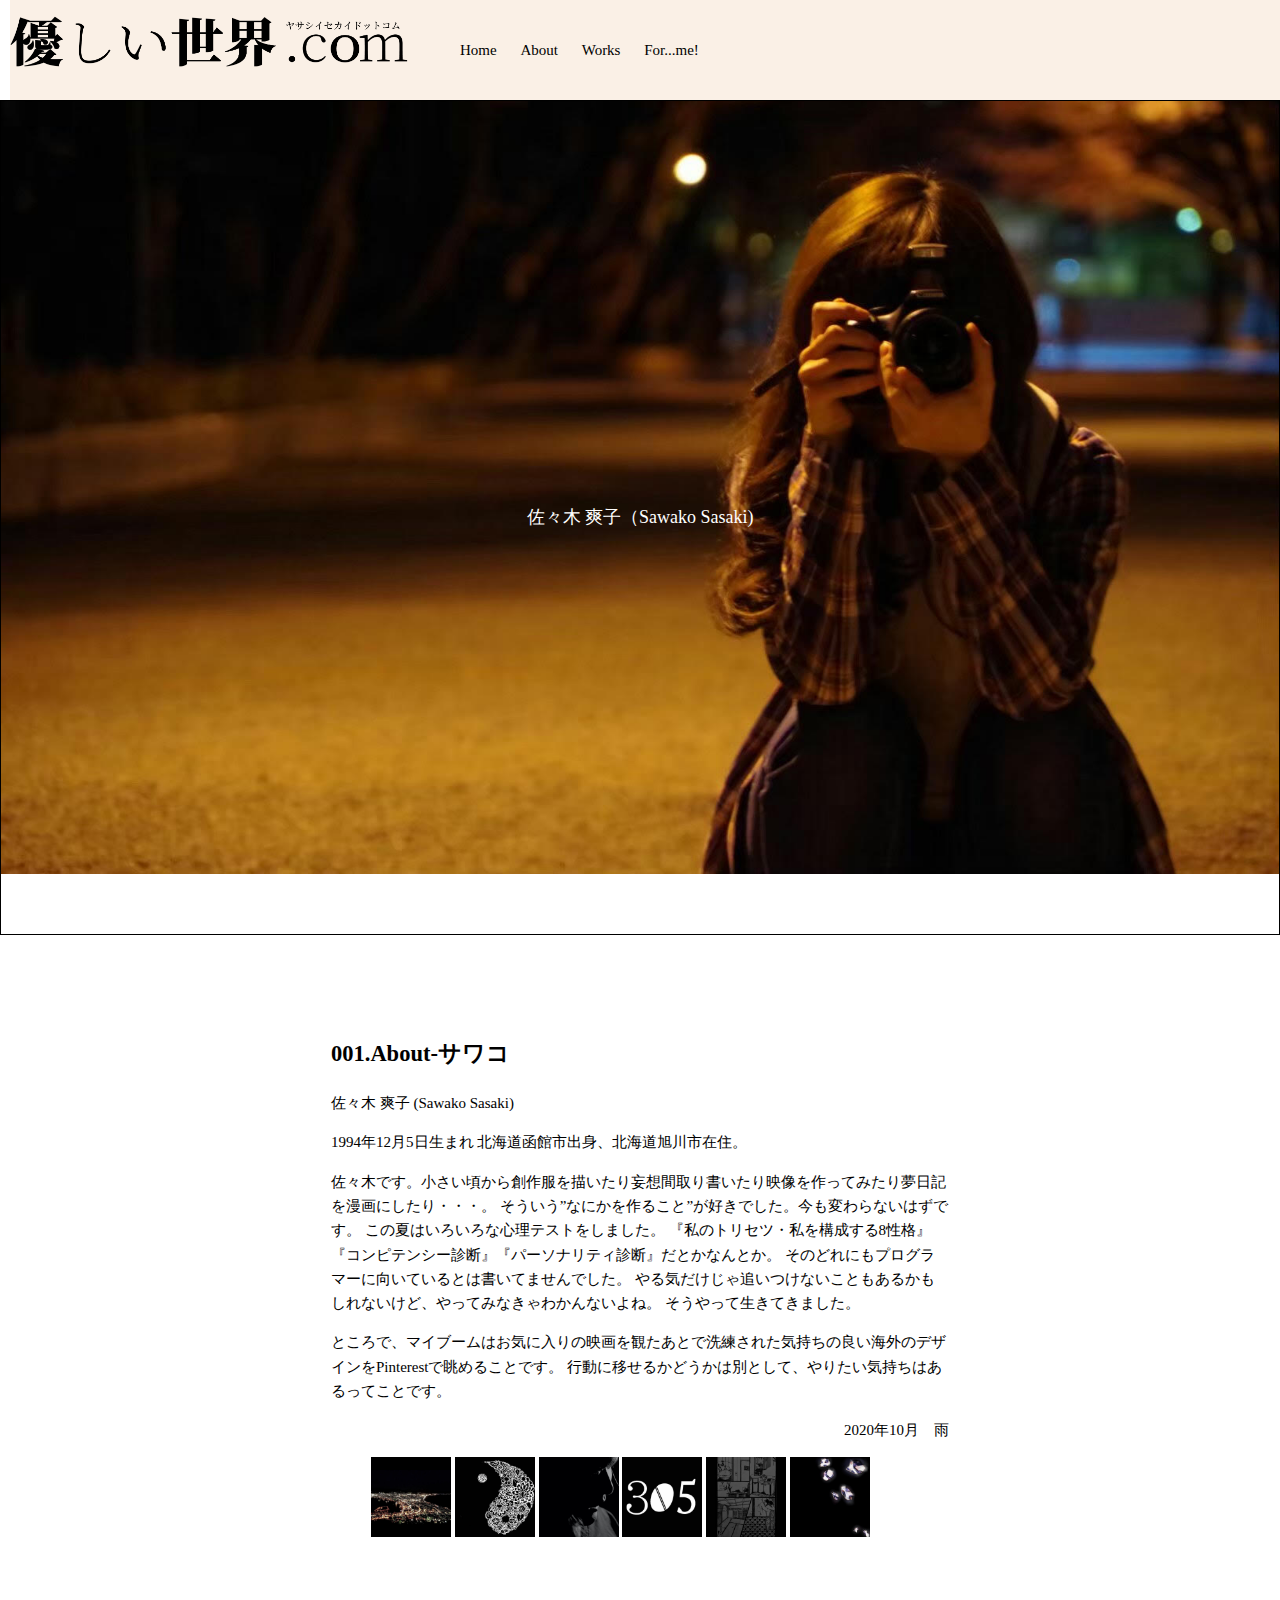
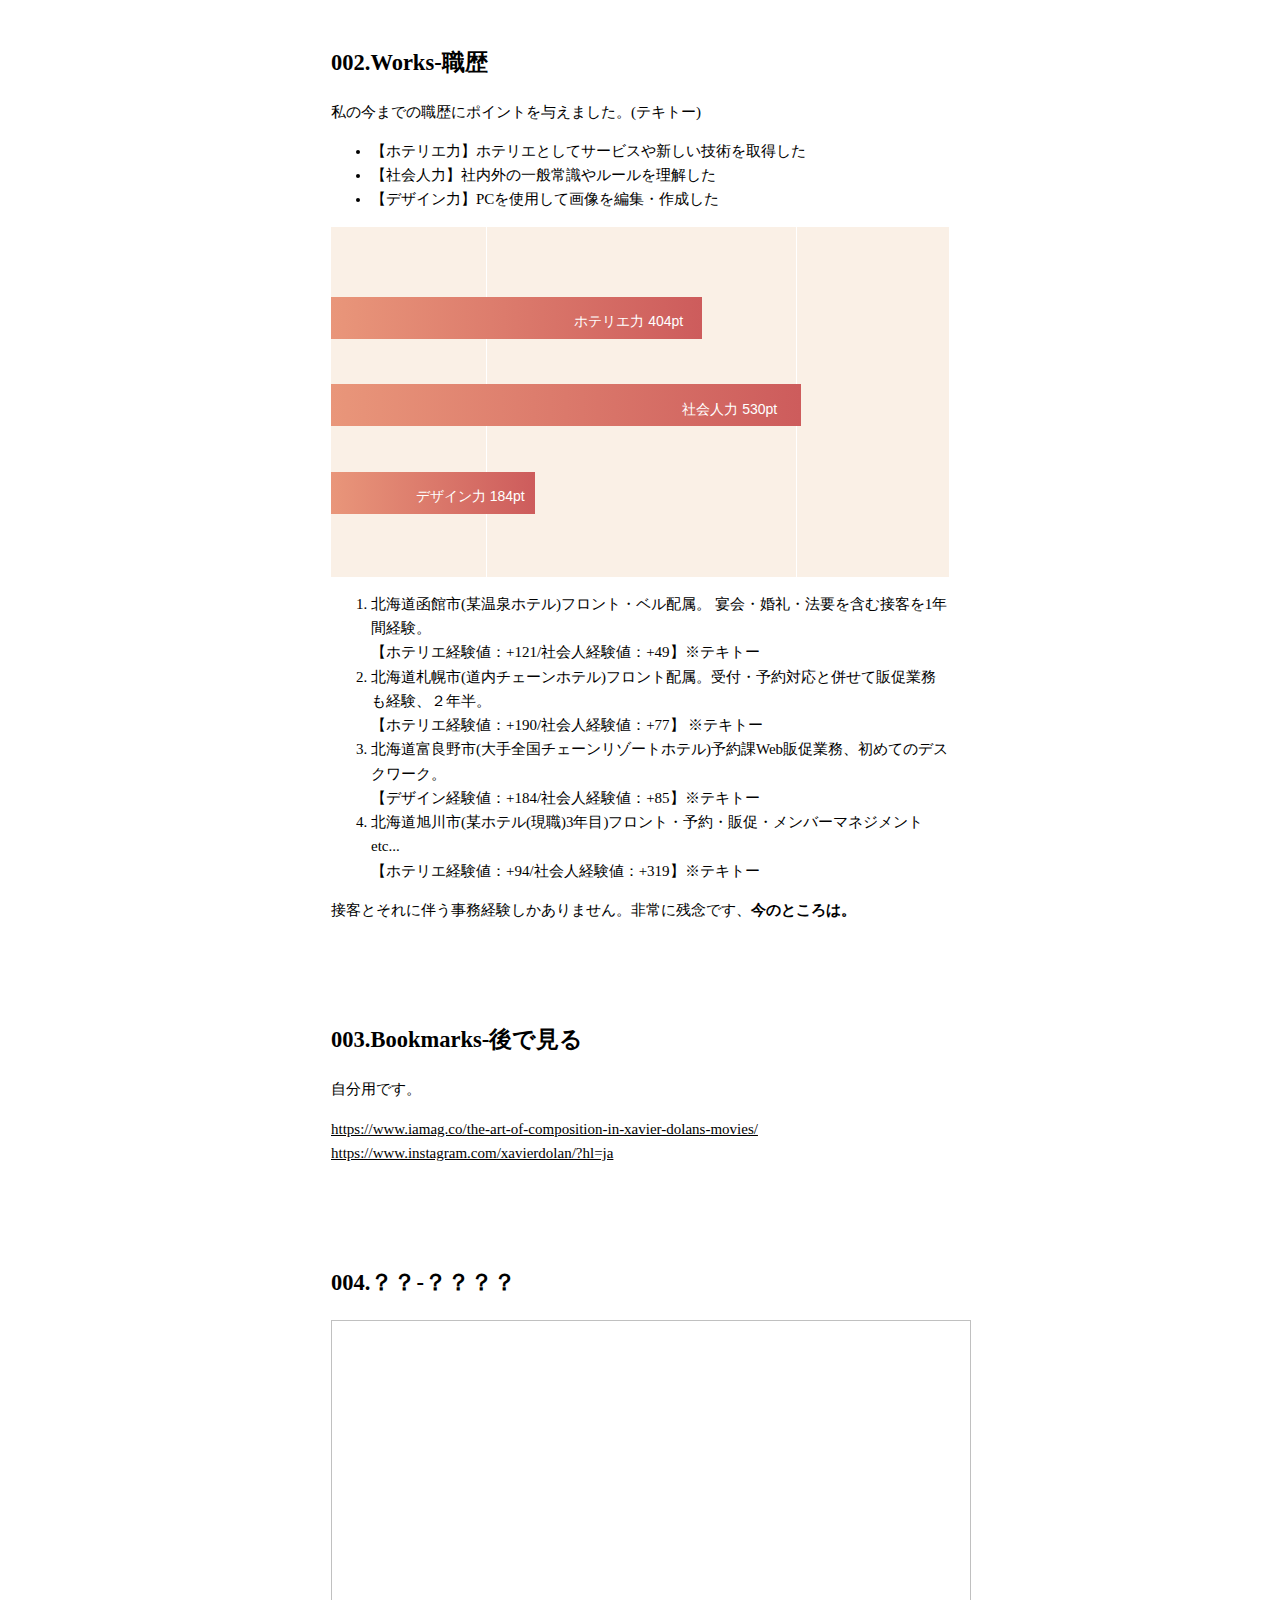
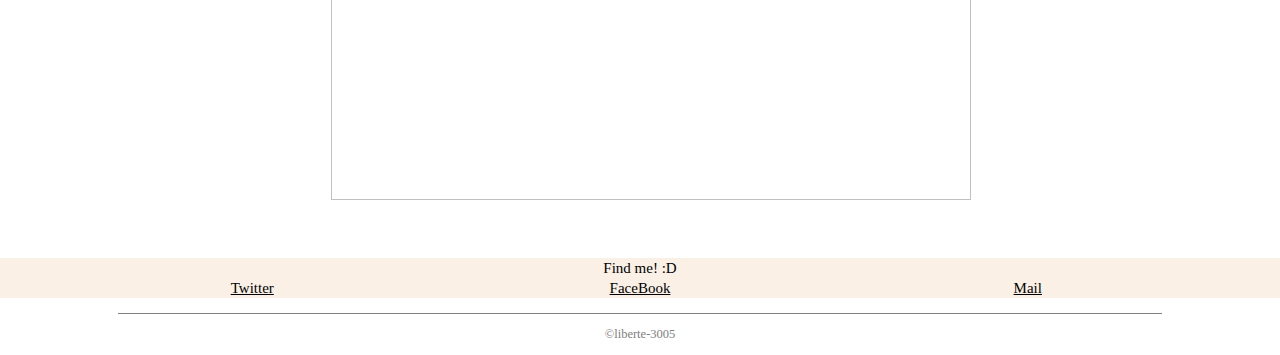
==== HelloWorld.html @ 57897371 "first commit" ====
<!DOCTYPE html>
<html lang="ja">
<head>
    <meta charset="UTF-8">
    <meta name="viewport" content="width=device-width, initial-scale=1.0">
    <title>アバウトミー！- ハローワールド!</title>
    <link rel="stylesheet" href="HW-pc.css" media="screen">

   

</head>

<body>
 
  <header class="header">
    <h1 id="llogo"><img src="image/logoai.png" alt="HelloWorld" class="logo"></h1>
    <nav>
          <ul id="nav_group">
              <li class="nav_text01"><a href="#name"><span>Home</span></a></li>
              <li class="nav_text01"><a href="#small01"><span>About</span></a></li>
              <li class="nav_text01"><a href="#small02"><span>Works</span></a></li>
              <li class="nav_text01"><a href="#small03"><span>For...me!</span></a></li>
          </ul>
     </nav>
  </header>
 
    <div class="wrapper">

      <div id="parallax-bg">
         <p id="name">
            佐々木 爽子（Sawako Sasaki)</p>
      </div>
    
   
    <div id="scrollbox">
          <h2>001.About<span id="small01">-サワコ</span></h2>
            <p　class="text_01">佐々木 爽子 (Sawako Sasaki)</p>
            <p class="text">1994年12月5日生まれ  北海道函館市出身、北海道旭川市在住。</p>
            <p>佐々木です。小さい頃から創作服を描いたり妄想間取り書いたり映像を作ってみたり夢日記を漫画にしたり・・・。
            そういう”なにかを作ること”が好きでした。今も変わらないはずです。
            この夏はいろいろな心理テストをしました。
            『私のトリセツ・私を構成する8性格』『コンピテンシー診断』『パーソナリティ診断』だとかなんとか。
            そのどれにもプログラマーに向いているとは書いてませんでした。
            やる気だけじゃ追いつけないこともあるかもしれないけど、やってみなきゃわかんないよね。
            そうやって生きてきました。</p>
            <p>ところで、マイブームはお気に入りの映画を観たあとで洗練された気持ちの良い海外のデザインをPinterestで眺めることです。
            行動に移せるかどうかは別として、やりたい気持ちはあるってことです。</p>
            <p class="date">2020年10月　雨</p>
            <ul class="my001">
              <li><img src="image/Night.jpg" alt="Hakodate" width="80px" height="auto"> </li>
              <li><img src="image/INGYANG.jpg" alt="ingyang" width="80px" height="auto"></li>
              <li><img src="image/sawa.jpg" alt="sawa" width="80px" height="auto"></li>
              <li><img src="image/305.jpg" alt="305" width="80px" height="auto"></li>
              <li><img src="image/suite.jpg" alt="rave" width="80px" height="auto" class="eraser"></li>
              <li><img src="image/twinkle.jpg" alt="dia" width="80px" height="auto" class="eraser"></li>
          </ul>

        <div id="texxxt">

           <h2>002.Works<span id="small02">-職歴</span></h2>
           <p>私の今までの職歴にポイントを与えました。(テキトー)</p>
           <ul id="graph-text">
             <li>【ホテリエ力】ホテリエとしてサービスや新しい技術を取得した</li>
             <li>【社会人力】社内外の一般常識やルールを理解した</li>
             <li>【デザイン力】PCを使用して画像を編集・作成した</li>
           </ul>
          </div>
           <div class="content">
            <div class="graph item01">
              <span class="span001">ホテリエ力 404pt</span>
            </div>
            
            <div class="graph item02">
              <span class="span001">社会人力 530pt</span>
            </div>
            
            <div class="graph item03">
              <span class="span001">デザイン力 184pt</span>
            </div>
          </div>
           
           <ol id="nav_002">
              <li>北海道函館市(某温泉ホテル)フロント・ベル配属。
                  宴会・婚礼・法要を含む接客を1年間経験。<br>
                 【ホテリエ経験値：+121/社会人経験値：+49】※テキトー</li>
               <li>北海道札幌市(道内チェーンホテル)フロント配属。受付・予約対応と併せて販促業務も経験、２年半。<br>
                 【ホテリエ経験値：+190/社会人経験値：+77】 ※テキトー</li>
               <li>北海道富良野市(大手全国チェーンリゾートホテル)予約課Web販促業務、初めてのデスクワーク。<br>
                 【デザイン経験値：+184/社会人経験値：+85】※テキトー</li>
               <li>北海道旭川市(某ホテル(現職)3年目)フロント・予約・販促・メンバーマネジメントetc...<br>
                   【ホテリエ経験値：+94/社会人経験値：+319】※テキトー</li>
             </ol>

             <p>接客とそれに伴う事務経験しかありません。非常に残念です、<span style="font-weight: bold;">今のところは。</span></p>
            
            <h2>003.Bookmarks<span id="small03">-後で見る</span></h2>
            <p>自分用です。</p>
            <div id="bookmark">
              <a href="https://www.iamag.co/the-art-of-composition-in-xavier-dolans-movies/"
              target="_blank" rel="noopener" data-text="私専用">https://www.iamag.co/the-art-of-composition-in-xavier-dolans-movies/</a>
              <a href="https://www.instagram.com/xavierdolan/?hl=ja" target="_blank" rel="noopener"　data-text="xavierdolan-instagram">https://www.instagram.com/xavierdolan/?hl=ja</a>
           </div>
     <div id="photoPc">

     <h2>004.？？<span id="small04">-？？？？</span></h2>
     <div id="slide00">
      <img id="slide" date-src="image/swche.jpg" width="640" height="480">
   </div>

   
   <script>
     const pics_src = ["image/mountain.jpg","image/flower.jpg","image/fire1.jpg"]
let num = -1;
 
 
function slideshowSwitch(){
  if (num === 2){
    num = 0;
  } 
  else {
    num ++;
  }
  document.getElementById("slide").src = pics_src[num];
}
 
setInterval(slideshowSwitch, 2000);
  </script>
         
         </div>

     </div>

    </div>




  <footer>
    <div class="foot-wrap">
      <div id="menu-lift"></div>
      <ul class="social-links">
        <li>Find me! :D </li>
        <li class="social-link"><a href="https://twitter.com/ssk20882261">Twitter</a></li>
        <li class="social-link"><a href="https://">FaceBook</a></li>
        <li class="social-link"><a href="mailto:3051800.s@gmail.com">Mail</a></li>
      </ul>
    </div>
  </div>
    <small class="cmark">©︎liberte-3005</small>

 
   </footer>

</body>
</html>
---- HW-pc.css ----
@charset "UTF-8";

@media screen and (min-width:618px){

body{
    display: block;
    margin: 0px;
    padding: 0px;
    font-size: 15px;
    line-height: 1.618;
}

.header{
    display: flex;
    width: 100%;
    height: 100px;
    background-color: linen;
    color: black;
    align-items: center;
    margin: 0 50px 0 10px;
}
.logo{
    width: 400px;
    height: auto;
}
.nav_text01{
    list-style: none;
    display: inline-block;
    padding: 10px;
}
a,
a span {
  display: inline-block;
  color: black;
  transition: 1s;

}
a:hover span {
    color: transparent;
    text-shadow: 0 0 2px rosybrown;
  -webkit-transform: rotateX(360deg);
  transform: rotateX(360deg);
}
.wrapper{
    overflow: hidden;
    width: 100%;
    margin: 0px auto;
    padding: 0px;
}
#scrollbox{
    float: center;
    text-align: left;
    width: 618px;
    padding: auto;
    margin: 0 auto;
    border: 1px solid;
    border-color: white;
}
#parallax-bg{
  box-sizing: border-box;
  color: #FFF;
  font-size: 18px;
  font-weight: lighter;
  display: flex;
  align-items: center;
  justify-content: center;
  width: 100% ;
  padding: 30% ;
  margin: 0 auto;
  border: 1px solid;
  border-color: black;
  background-image: url('image/sw1.jpg') ;
  background-attachment: fixed;
  background-size: contain;
  background-position: center;
  background-repeat: no-repeat;
}
h2{
    margin-top: 80px;
    padding-top: 20px;
}
.date{
    text-align: right;
}
.my001 li {
    display: inline;
}
.content {
    position: relative;
    width: 618px;
    height: 350px;
    background: linen;
    margin: 0 auto;
    padding: 0;
    overflow: hidden;
}
    
.content:before {
      position: absolute;
      content: "";
      width: 1px;
      height: 100%;
      background: linen;
      top: 0;
      left: 50%;
    }
    
.content:after {
      position: absolute;
      content: "";
      width: 50%;
      height: 100%;
      top: 0;
      left: 25%;
      border-left: 1px solid white;
      border-right: 1px solid white;
      background: transparent;
    }
    
.graph {
      height: 12%;
      max-height: 50px;
      position: absolute;
      left: 0;
      animation: graphanime 2.5s forwards;
      z-index: 2;
}
.span001{
        position: absolute;
        font-size: 14px;
        font-family: 'Roboto', sans-serif;
        right: 5%;
        top: 32%;
        color: #ffffff;
      }
      
.item01 {
        top: 20%;
        background: linear-gradient(90deg, darksalmon, indianred);
        width: 60%;
      }
.item02 {
        top: 45%;
        background: linear-gradient(90deg, darksalmon, indianred);
        width: 76%;
      }
.item03 {
        top: 70%;
        background: linear-gradient(90deg, darksalmon, indianred);
        width: 33%;
      }
  
  @keyframes graphanime{
    0% {
      transform: translateX(-200%);
      opacity: 1;
    }
    100% {
      transform: translateX(0);
      opacity: 1;
    }
  }

.social-link{
    display: inline-block;
    width: 10%;
}
.social-links{
    list-style: none;
    padding: 0;
    line-height: 40px;
    text-align: center;
    background-color: linen;
    color: black;
}
.social-links a:hover{
    color: rosybrown;
}
.cmark {
    display: block;
    padding: 10px;
    border-top: 1px solid gray;
    width: 80%;
    margin: 0 auto;
    color: gray;
    text-align: center;
}
}

@media screen and (max-width:618px){
    body{
        display: block;
        margin: 0px;
        padding: 0px;
        font-size: 12px;
        line-height: 1.618;
    }
    .logo{
        width: 200px;
        height: auto;
        margin: 10px;
        background-color: linen;
    }
    .header{
        width: 100%;
        height: 45px;
        background-color: linen;
    }
    nav{
        display: none;
    }
    .wrapper{
        width: 100%;
        margin: 0px auto;
        padding: 0px;
    }
    #scrollbox{
        float: center;
        text-align: left;
        width: 100%;
        padding: auto;
        margin: auto;
        border: 1px solid;
        border-color: white;
    }
    #parallax-bg{
        box-sizing: border-box;
        font-size: 0px;
        font-weight: lighter;
        display: flex;
        align-items: left;
        justify-content: left;
        width: 100% ;
        padding: 80px;
        margin: 0 auto;
        border: 1px solid;
        border-color: black;
        background-image: url('image/sw1.jpg') ;
        background-attachment: fixed;
        background-size: contain;
        background-position: top;
        background-repeat: no-repeat;
        
    }
    .date{
        text-align: right;
    }
    .my001 li {
        float: left;
        list-style: none;
    }
    #texxxt{
        clear: both;
    }
    .eraser{
        display: none;
    }
    .content {
        position: relative;
        width: 100%;
        height: 350px;
        background: linen;
        margin: 0 auto;
        padding: 0;
        overflow: hidden;
    }
        
    .content:before {
          position: absolute;
          content: "";
          width: 1px;
          height: 100%;
          background: linen;
          top: 0;
          left: 50%;
        }
        
    .content:after {
          position: absolute;
          content: "";
          width: 50%;
          height: 100%;
          top: 0;
          left: 25%;
          border-left: 1px solid white;
          border-right: 1px solid white;
          background: transparent;
        }
        
    .graph {
          height: 12%;
          max-height: 50px;
          position: absolute;
          left: 0;
          animation: graphanime 2.5s forwards;
          z-index: 2;
    }
    .span001{
            position: absolute;
            font-size: 12px;
            font-family: 'Roboto', sans-serif;
            right: 5%;
            top: 32%;
            color: #ffffff;
          }
          
    .item01 {
            top: 20%;
            background: linear-gradient(90deg, darksalmon, indianred);
            width: 60%;
          }
    .item02 {
            top: 45%;
            background: linear-gradient(90deg, darksalmon, indianred);
            width: 76%;
          }
    .item03 {
            top: 70%;
            background: linear-gradient(90deg, darksalmon, indianred);
            width: 33%;
          }
      
a,
a span {
            display: inline-block;
            color: black;
            transition: 1s;
          }
    #photoPc{
        display: none;
    }
      @keyframes graphanime{
        0% {
          transform: translateX(-200%);
          opacity: 1;
        }
        100% {
          transform: translateX(0);
          opacity: 1;
        }
      }
    
    }
    .foot-wrap{
        margin-top: 50px;
    }
    .social-link{
        display: inline-block;
        width: 30%;
    }
    .social-links{
        list-style: none;
        padding: 0;
        line-height: 20px;
        text-align: center;
        background-color: linen;
        color: black;
    }
    .cmark {
        display: block;
        padding: 10px;
        border-top: 1px solid gray;
        width: 80%;
        margin: 0 auto;
        color: gray;
        text-align: center;
    }
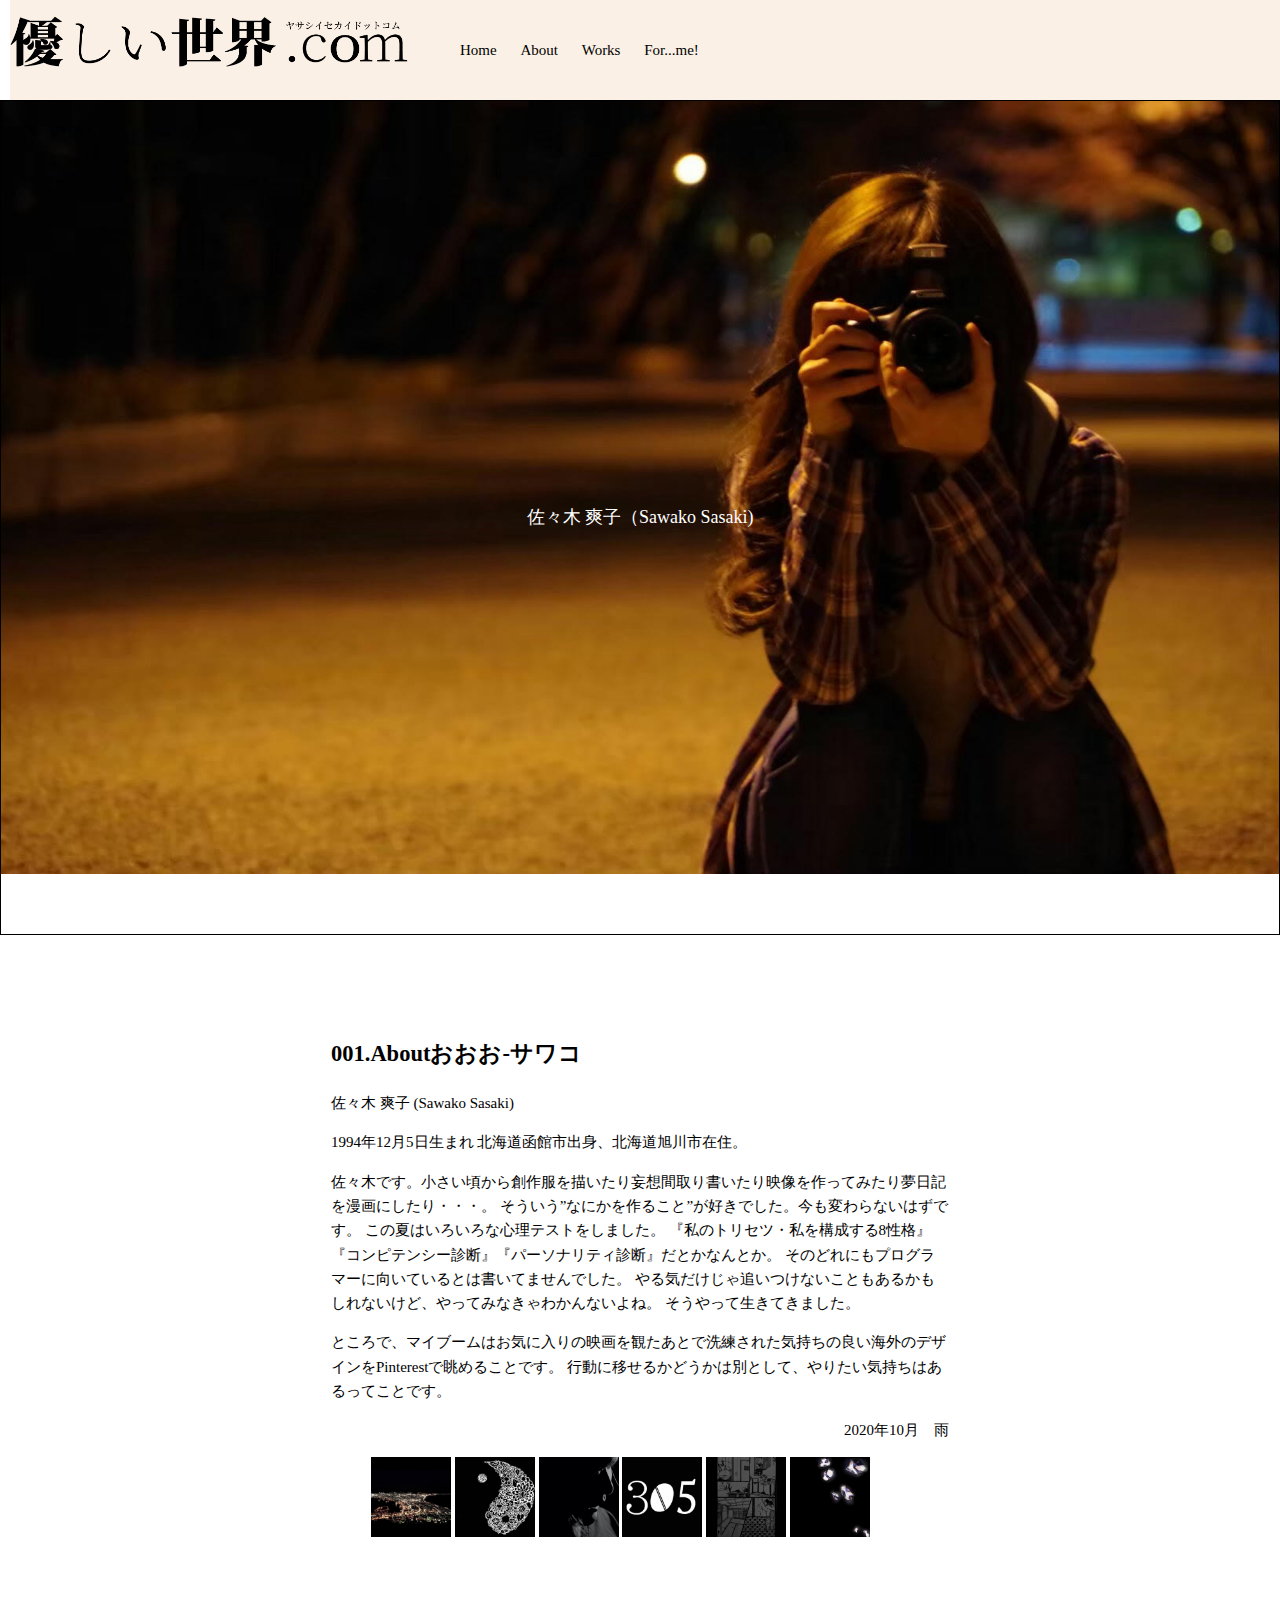
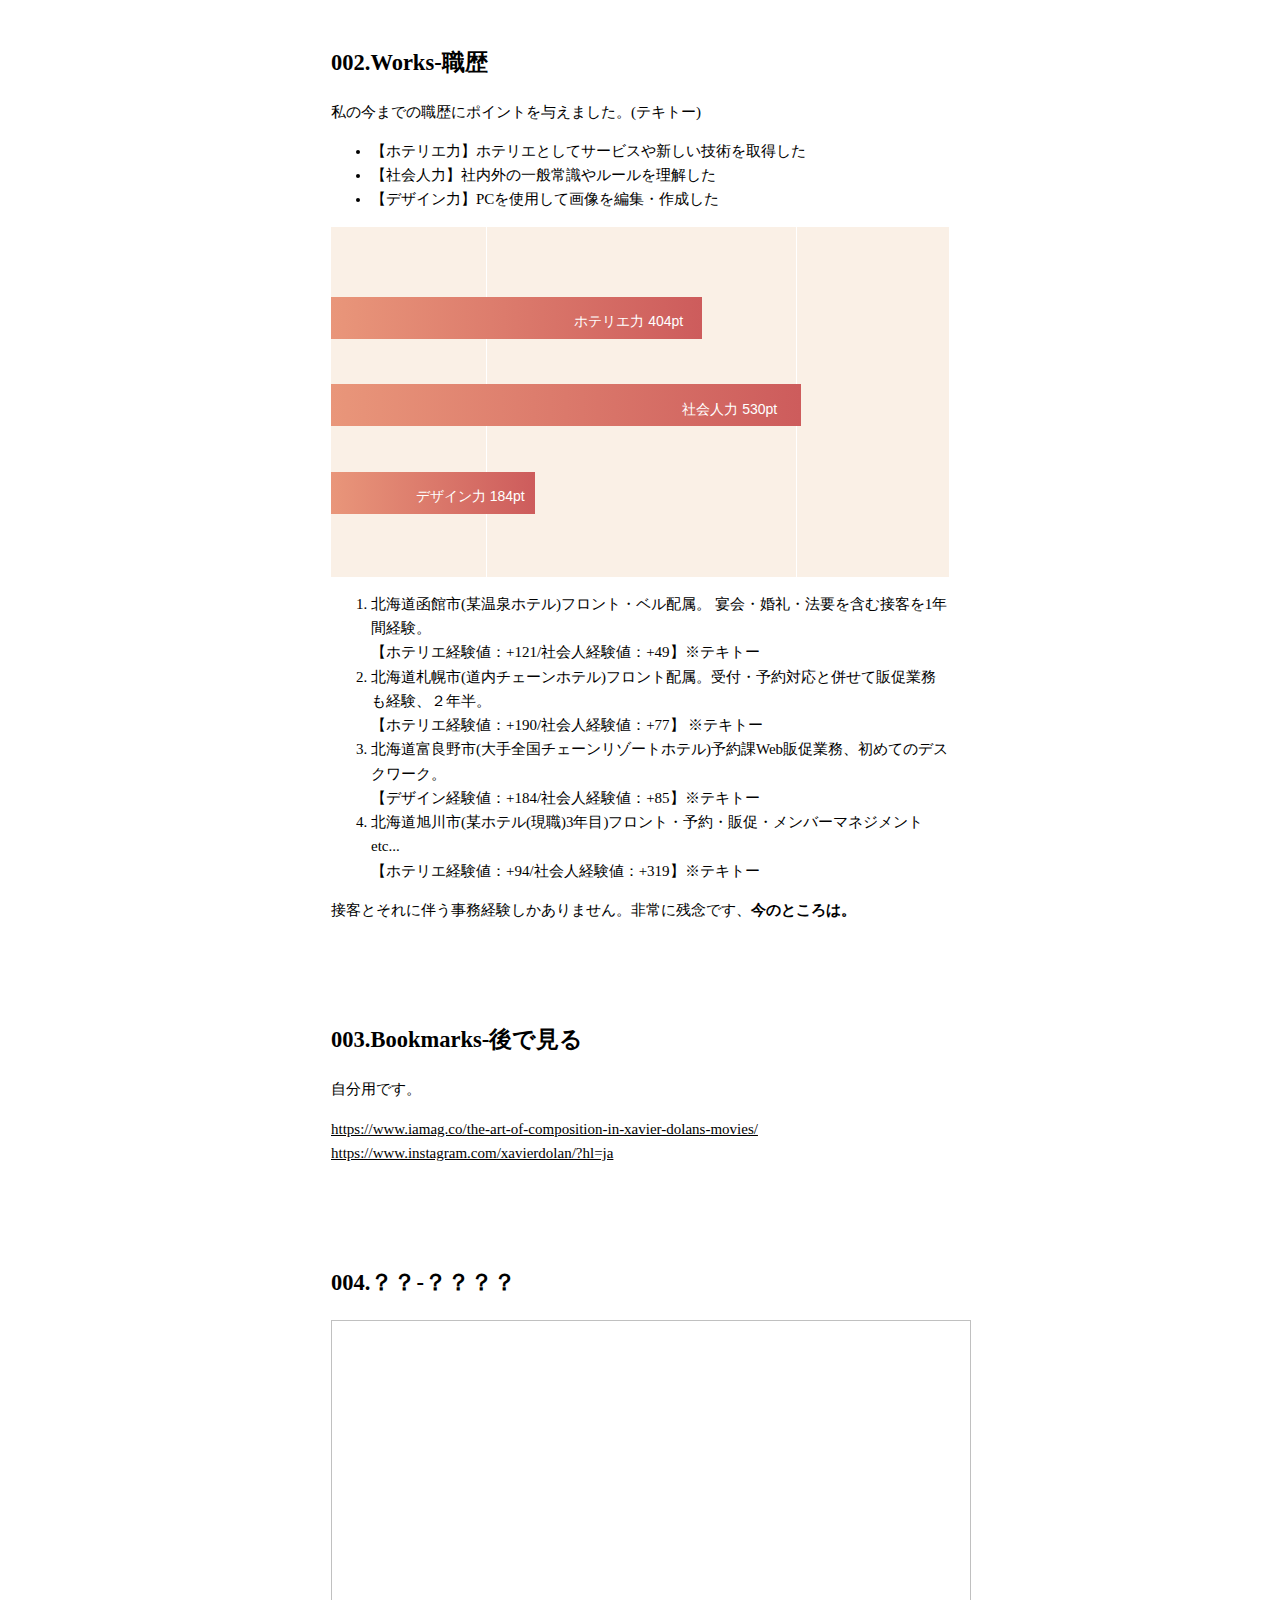
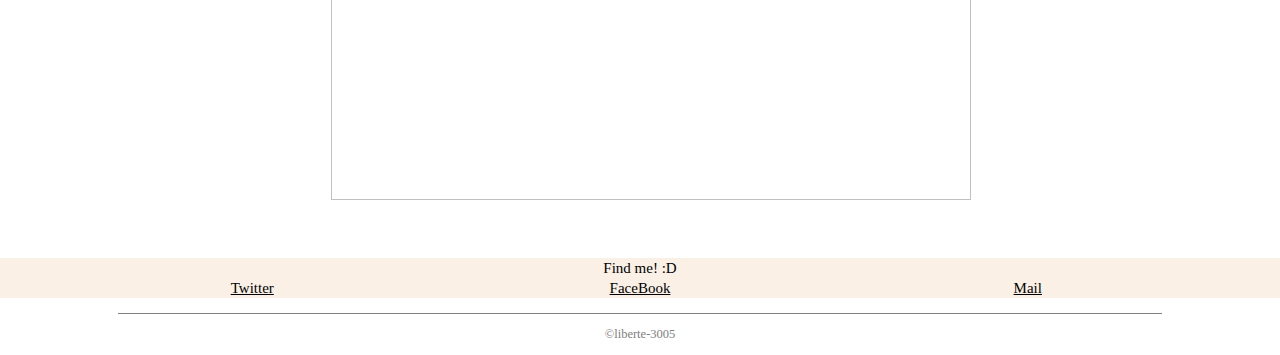
==== commit 8a79801b: "[delete]text" ====
--- a/HelloWorld.html
+++ b/HelloWorld.html
@@ -33,7 +33,7 @@
     
    
     <div id="scrollbox">
-          <h2>001.About<span id="small01">-サワコ</span></h2>
+          <h2>001.Aboutおおお<span id="small01">-サワコ</span></h2>
             <p　class="text_01">佐々木 爽子 (Sawako Sasaki)</p>
             <p class="text">1994年12月5日生まれ  北海道函館市出身、北海道旭川市在住。</p>
             <p>佐々木です。小さい頃から創作服を描いたり妄想間取り書いたり映像を作ってみたり夢日記を漫画にしたり・・・。
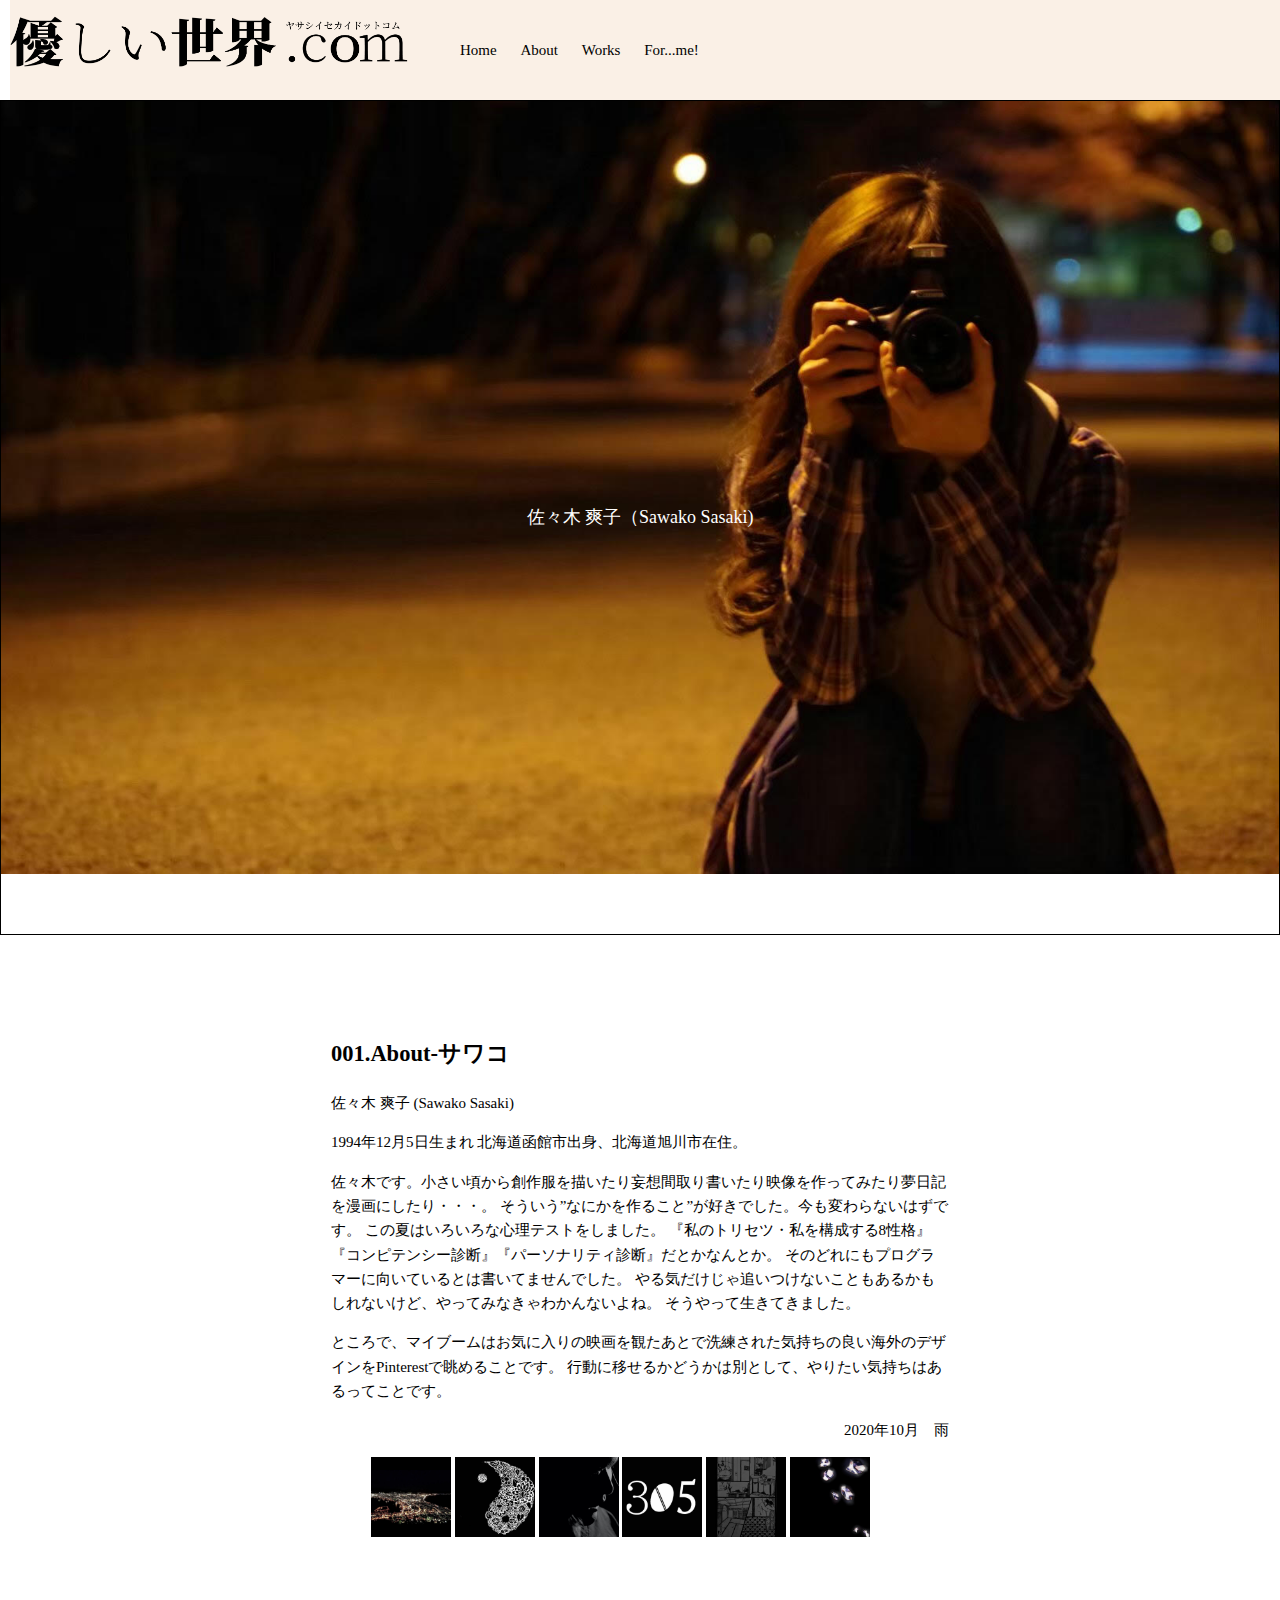
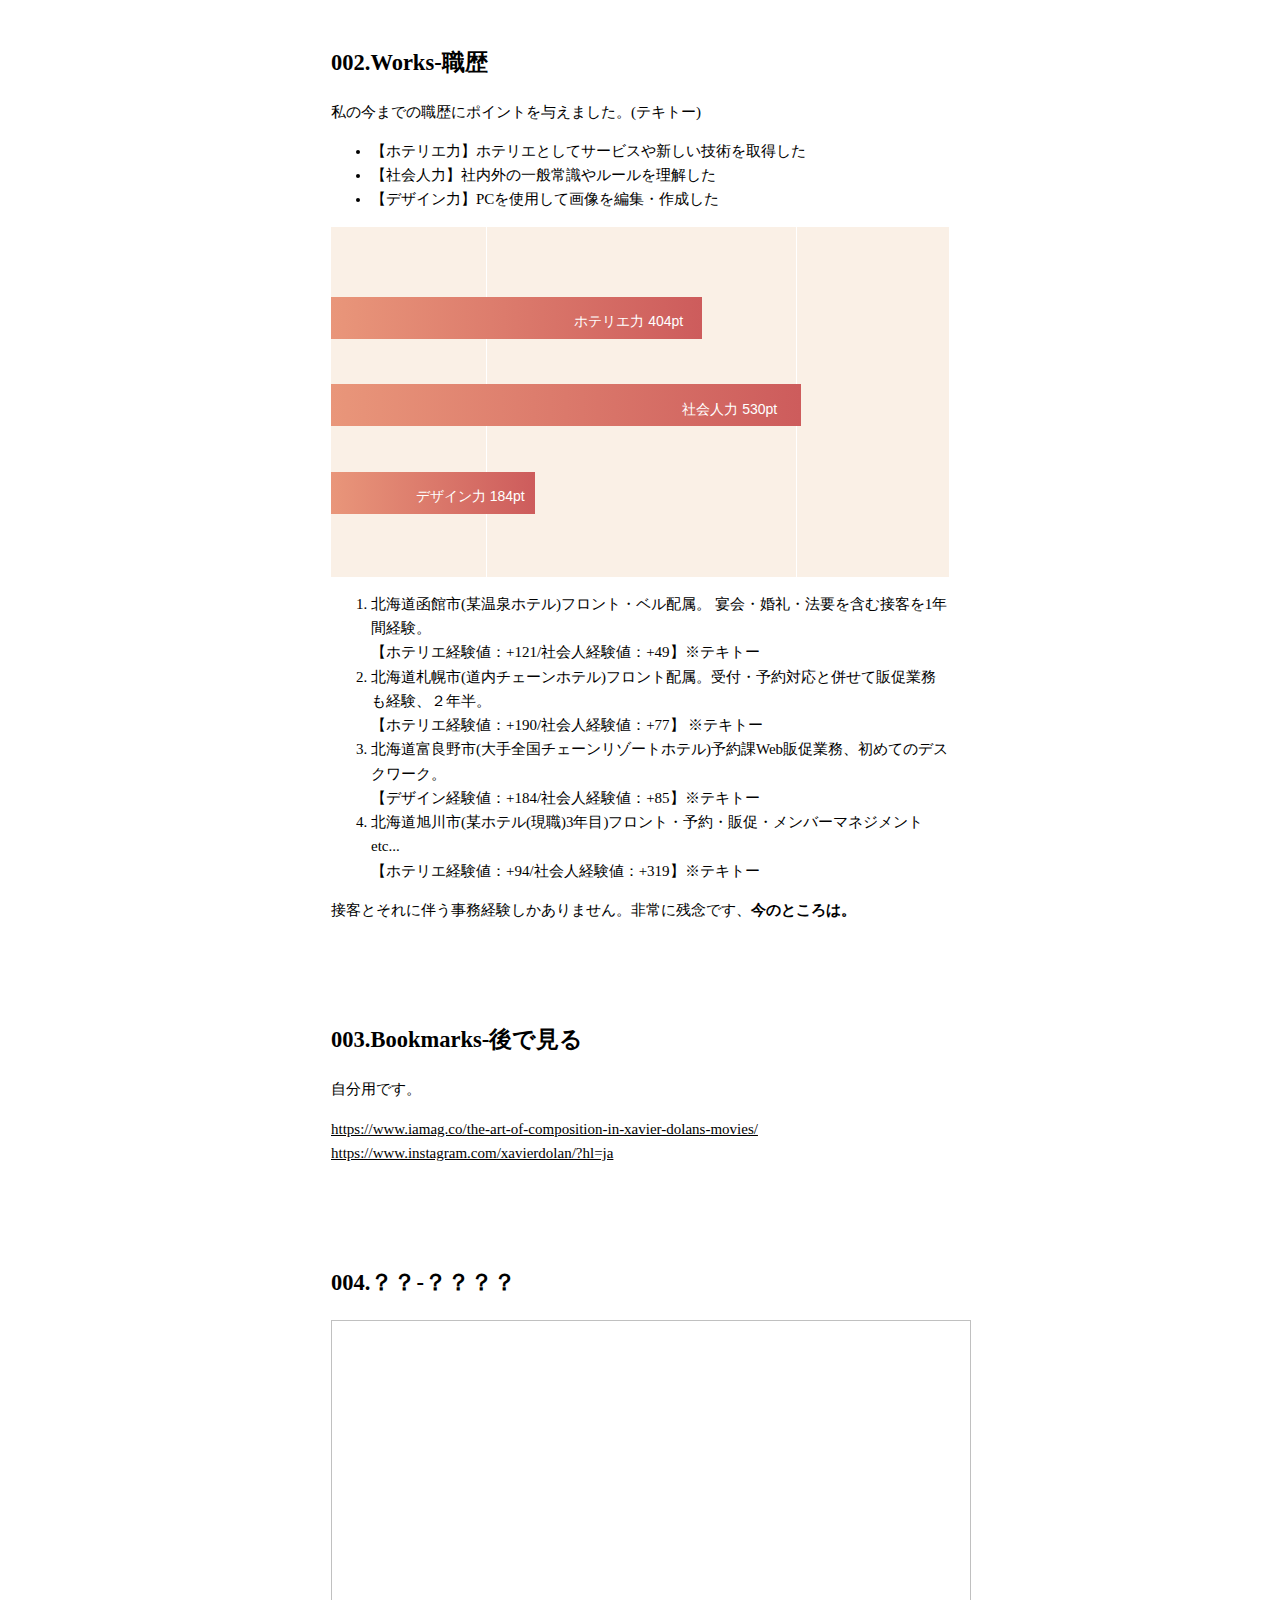
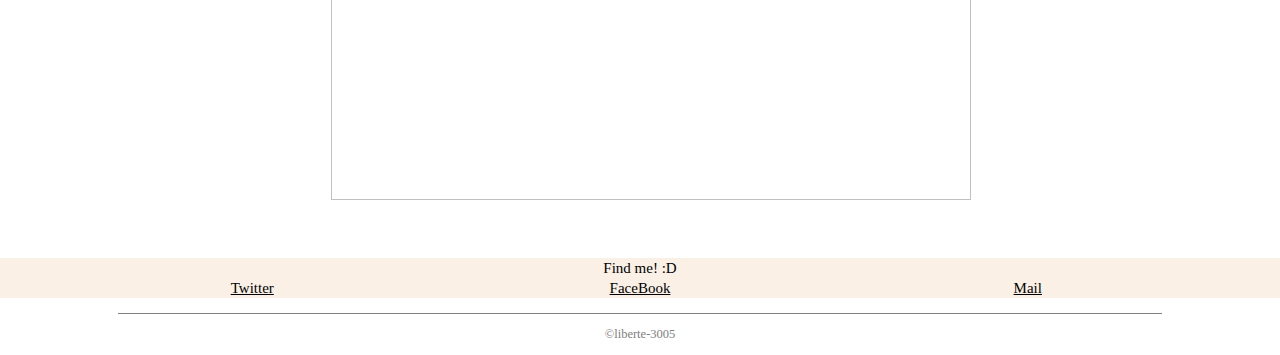
==== commit 5eacf294: "del" ====
--- a/HelloWorld.html
+++ b/HelloWorld.html
@@ -33,7 +33,7 @@
     
    
     <div id="scrollbox">
-          <h2>001.Aboutおおお<span id="small01">-サワコ</span></h2>
+          <h2>001.About<span id="small01">-サワコ</span></h2>
             <p　class="text_01">佐々木 爽子 (Sawako Sasaki)</p>
             <p class="text">1994年12月5日生まれ  北海道函館市出身、北海道旭川市在住。</p>
             <p>佐々木です。小さい頃から創作服を描いたり妄想間取り書いたり映像を作ってみたり夢日記を漫画にしたり・・・。
